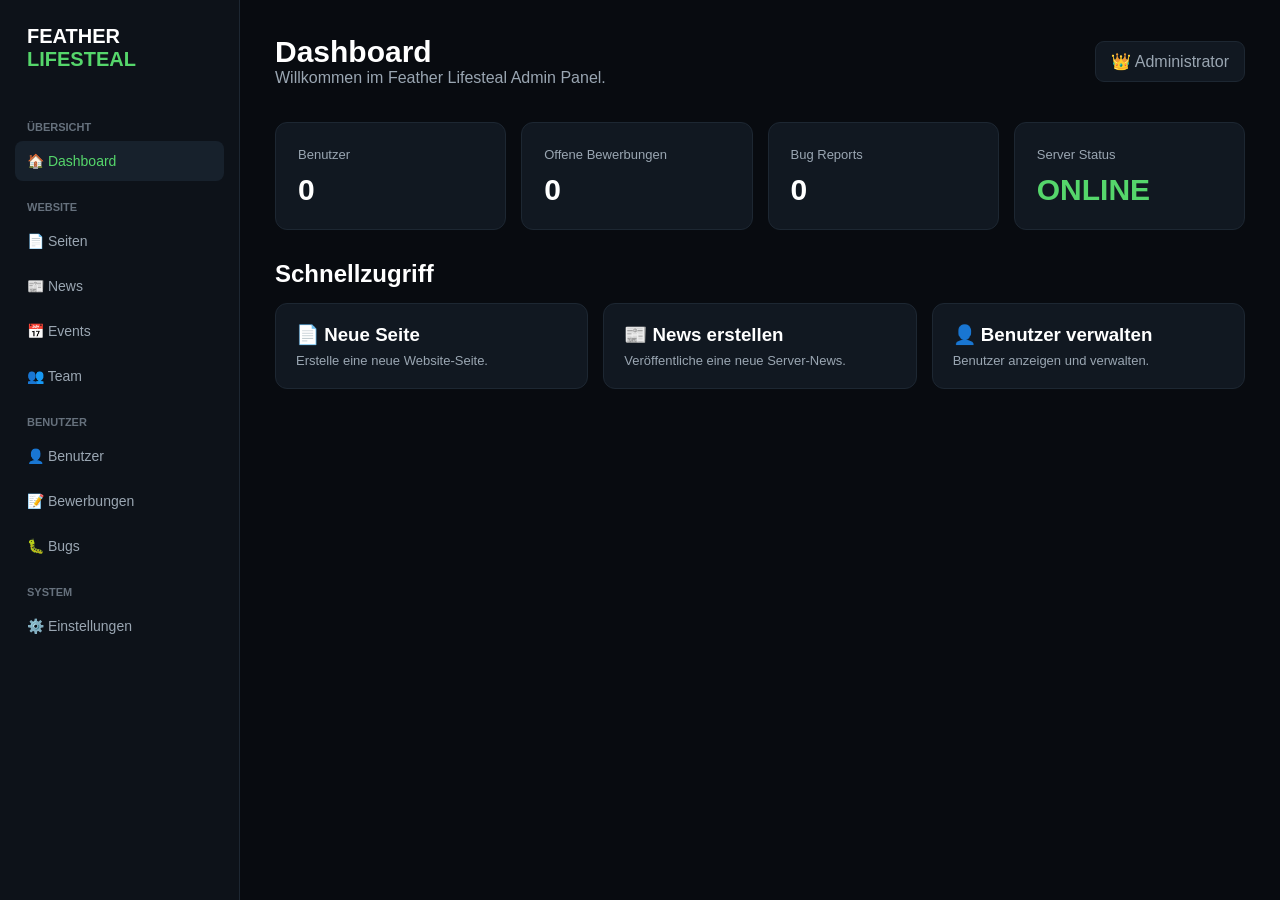
==== admin/index.html @ fdd9a8f7 "Create index.html" ====
<!DOCTYPE html>
<html lang="de">
<head>
    <meta charset="UTF-8">
    <meta name="viewport" content="width=device-width, initial-scale=1.0">

    <title>Feather Lifesteal - Admin Panel</title>

    <style>
        * {
            box-sizing: border-box;
            margin: 0;
            padding: 0;
        }

        body {
            font-family: Arial, Helvetica, sans-serif;
            background: #080b10;
            color: white;
            min-height: 100vh;
        }

        .sidebar {
            position: fixed;
            left: 0;
            top: 0;
            bottom: 0;
            width: 240px;
            background: #0d1219;
            border-right: 1px solid #1d2732;
            padding: 25px 15px;
        }

        .logo {
            font-size: 20px;
            font-weight: 900;
            padding: 0 12px 30px;
        }

        .logo span {
            color: #55d66b;
        }

        .nav-title {
            color: #66717d;
            font-size: 11px;
            font-weight: bold;
            text-transform: uppercase;
            margin: 20px 12px 8px;
        }

        .nav-button {
            display: block;
            width: 100%;
            padding: 12px;
            margin-bottom: 5px;

            border: 0;
            border-radius: 8px;

            background: transparent;
            color: #9aa6b2;

            text-align: left;
            cursor: pointer;
            font-size: 14px;
        }

        .nav-button:hover,
        .nav-button.active {
            background: #17212c;
            color: #55d66b;
        }

        .main {
            margin-left: 240px;
            padding: 35px;
        }

        .topbar {
            display: flex;
            justify-content: space-between;
            align-items: center;
            margin-bottom: 35px;
        }

        .topbar h1 {
            font-size: 30px;
        }

        .admin-user {
            padding: 10px 15px;
            border: 1px solid #1d2732;
            border-radius: 9px;
            background: #111821;
            color: #9aa6b2;
        }

        .dashboard-grid {
            display: grid;
            grid-template-columns: repeat(4, 1fr);
            gap: 15px;
        }

        .card {
            background: #111821;
            border: 1px solid #1d2732;
            border-radius: 12px;
            padding: 22px;
        }

        .card-title {
            color: #9aa6b2;
            font-size: 13px;
        }

        .card-value {
            display: block;
            margin-top: 10px;
            font-size: 30px;
            font-weight: 900;
        }

        .green {
            color: #55d66b;
        }

        .section {
            margin-top: 30px;
        }

        .section h2 {
            margin-bottom: 15px;
        }

        .quick-actions {
            display: grid;
            grid-template-columns: repeat(3, 1fr);
            gap: 15px;
        }

        .action {
            padding: 20px;
            background: #111821;
            border: 1px solid #1d2732;
            border-radius: 12px;
            cursor: pointer;
        }

        .action:hover {
            background: #17212c;
        }

        .action h3 {
            margin-bottom: 7px;
        }

        .action p {
            color: #9aa6b2;
            font-size: 13px;
        }

        @media (max-width: 900px) {
            .sidebar {
                width: 190px;
            }

            .main {
                margin-left: 190px;
            }

            .dashboard-grid {
                grid-template-columns: repeat(2, 1fr);
            }

            .quick-actions {
                grid-template-columns: 1fr;
            }
        }

        @media (max-width: 600px) {
            .sidebar {
                position: static;
                width: 100%;
            }

            .main {
                margin-left: 0;
                padding: 20px;
            }

            .dashboard-grid {
                grid-template-columns: 1fr;
            }

            .topbar {
                align-items: flex-start;
                flex-direction: column;
                gap: 15px;
            }
        }
    </style>
</head>

<body>

    <aside class="sidebar">

        <div class="logo">
            FEATHER <span>LIFESTEAL</span>
        </div>

        <div class="nav-title">Übersicht</div>

        <button class="nav-button active">
            🏠 Dashboard
        </button>

        <div class="nav-title">Website</div>

        <button class="nav-button">
            📄 Seiten
        </button>

        <button class="nav-button">
            📰 News
        </button>

        <button class="nav-button">
            📅 Events
        </button>

        <button class="nav-button">
            👥 Team
        </button>

        <div class="nav-title">Benutzer</div>

        <button class="nav-button">
            👤 Benutzer
        </button>

        <button class="nav-button">
            📝 Bewerbungen
        </button>

        <button class="nav-button">
            🐛 Bugs
        </button>

        <div class="nav-title">System</div>

        <button class="nav-button">
            ⚙️ Einstellungen
        </button>

    </aside>


    <main class="main">

        <div class="topbar">

            <div>
                <h1>Dashboard</h1>
                <p style="color:#9aa6b2;">
                    Willkommen im Feather Lifesteal Admin Panel.
                </p>
            </div>

            <div class="admin-user">
                👑 Administrator
            </div>

        </div>


        <div class="dashboard-grid">

            <div class="card">
                <span class="card-title">Benutzer</span>
                <span class="card-value">0</span>
            </div>

            <div class="card">
                <span class="card-title">Offene Bewerbungen</span>
                <span class="card-value">0</span>
            </div>

            <div class="card">
                <span class="card-title">Bug Reports</span>
                <span class="card-value">0</span>
            </div>

            <div class="card">
                <span class="card-title">Server Status</span>
                <span class="card-value green">ONLINE</span>
            </div>

        </div>


        <div class="section">

            <h2>Schnellzugriff</h2>

            <div class="quick-actions">

                <div class="action">
                    <h3>📄 Neue Seite</h3>
                    <p>
                        Erstelle eine neue Website-Seite.
                    </p>
                </div>

                <div class="action">
                    <h3>📰 News erstellen</h3>
                    <p>
                        Veröffentliche eine neue Server-News.
                    </p>
                </div>

                <div class="action">
                    <h3>👤 Benutzer verwalten</h3>
                    <p>
                        Benutzer anzeigen und verwalten.
                    </p>
                </div>

            </div>

        </div>

    </main>

</body>
</html>
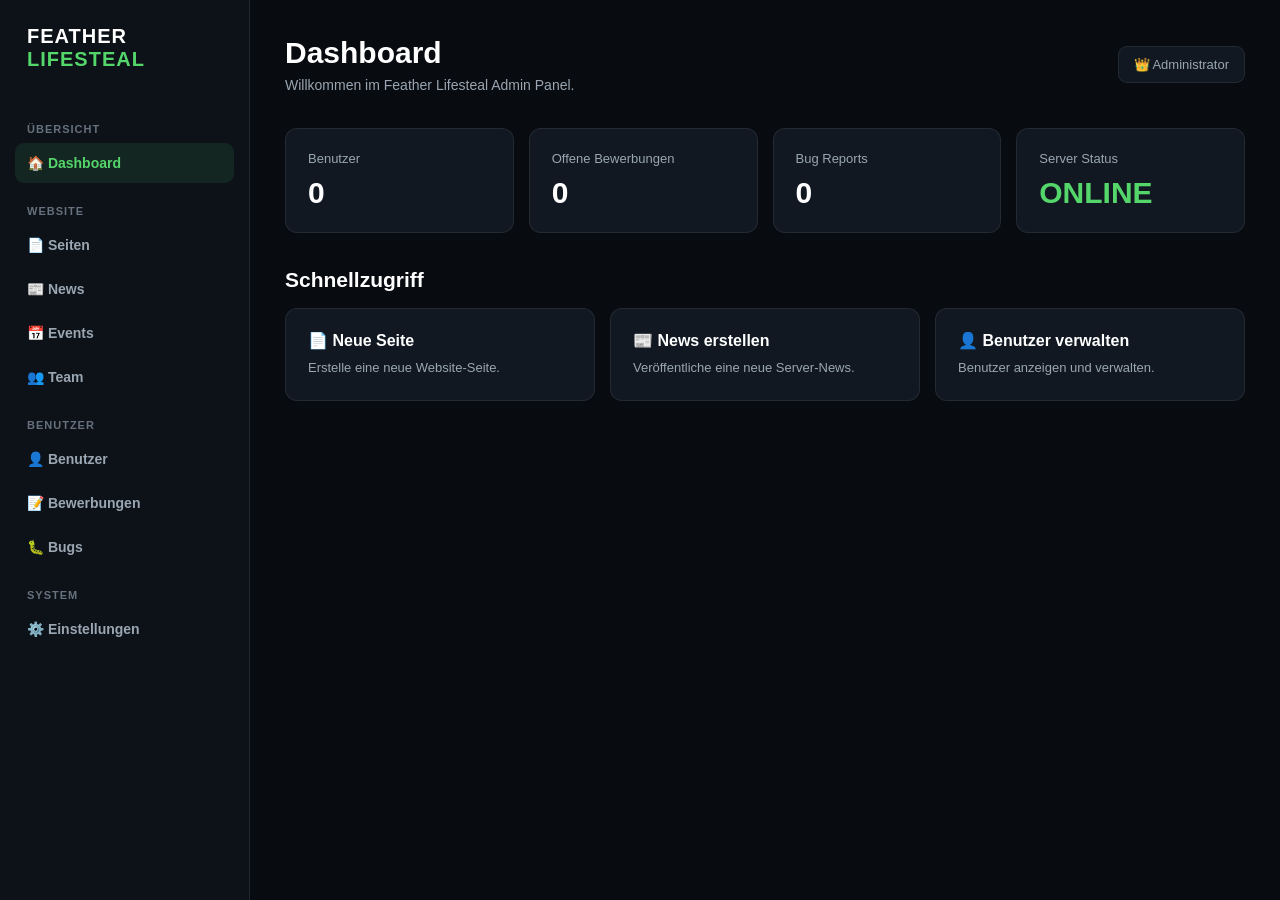
==== commit 9792f9ff: "Update index.html" ====
--- a/admin/index.html
+++ b/admin/index.html
@@ -1,208 +1,20 @@
 <!DOCTYPE html>
 <html lang="de">
+
 <head>
     <meta charset="UTF-8">
     <meta name="viewport" content="width=device-width, initial-scale=1.0">
 
     <title>Feather Lifesteal - Admin Panel</title>
 
-    <style>
-        * {
-            box-sizing: border-box;
-            margin: 0;
-            padding: 0;
-        }
-
-        body {
-            font-family: Arial, Helvetica, sans-serif;
-            background: #080b10;
-            color: white;
-            min-height: 100vh;
-        }
-
-        .sidebar {
-            position: fixed;
-            left: 0;
-            top: 0;
-            bottom: 0;
-            width: 240px;
-            background: #0d1219;
-            border-right: 1px solid #1d2732;
-            padding: 25px 15px;
-        }
-
-        .logo {
-            font-size: 20px;
-            font-weight: 900;
-            padding: 0 12px 30px;
-        }
-
-        .logo span {
-            color: #55d66b;
-        }
-
-        .nav-title {
-            color: #66717d;
-            font-size: 11px;
-            font-weight: bold;
-            text-transform: uppercase;
-            margin: 20px 12px 8px;
-        }
-
-        .nav-button {
-            display: block;
-            width: 100%;
-            padding: 12px;
-            margin-bottom: 5px;
-
-            border: 0;
-            border-radius: 8px;
-
-            background: transparent;
-            color: #9aa6b2;
-
-            text-align: left;
-            cursor: pointer;
-            font-size: 14px;
-        }
-
-        .nav-button:hover,
-        .nav-button.active {
-            background: #17212c;
-            color: #55d66b;
-        }
-
-        .main {
-            margin-left: 240px;
-            padding: 35px;
-        }
-
-        .topbar {
-            display: flex;
-            justify-content: space-between;
-            align-items: center;
-            margin-bottom: 35px;
-        }
-
-        .topbar h1 {
-            font-size: 30px;
-        }
-
-        .admin-user {
-            padding: 10px 15px;
-            border: 1px solid #1d2732;
-            border-radius: 9px;
-            background: #111821;
-            color: #9aa6b2;
-        }
-
-        .dashboard-grid {
-            display: grid;
-            grid-template-columns: repeat(4, 1fr);
-            gap: 15px;
-        }
-
-        .card {
-            background: #111821;
-            border: 1px solid #1d2732;
-            border-radius: 12px;
-            padding: 22px;
-        }
-
-        .card-title {
-            color: #9aa6b2;
-            font-size: 13px;
-        }
-
-        .card-value {
-            display: block;
-            margin-top: 10px;
-            font-size: 30px;
-            font-weight: 900;
-        }
-
-        .green {
-            color: #55d66b;
-        }
-
-        .section {
-            margin-top: 30px;
-        }
-
-        .section h2 {
-            margin-bottom: 15px;
-        }
-
-        .quick-actions {
-            display: grid;
-            grid-template-columns: repeat(3, 1fr);
-            gap: 15px;
-        }
-
-        .action {
-            padding: 20px;
-            background: #111821;
-            border: 1px solid #1d2732;
-            border-radius: 12px;
-            cursor: pointer;
-        }
-
-        .action:hover {
-            background: #17212c;
-        }
-
-        .action h3 {
-            margin-bottom: 7px;
-        }
-
-        .action p {
-            color: #9aa6b2;
-            font-size: 13px;
-        }
-
-        @media (max-width: 900px) {
-            .sidebar {
-                width: 190px;
-            }
-
-            .main {
-                margin-left: 190px;
-            }
-
-            .dashboard-grid {
-                grid-template-columns: repeat(2, 1fr);
-            }
-
-            .quick-actions {
-                grid-template-columns: 1fr;
-            }
-        }
-
-        @media (max-width: 600px) {
-            .sidebar {
-                position: static;
-                width: 100%;
-            }
-
-            .main {
-                margin-left: 0;
-                padding: 20px;
-            }
-
-            .dashboard-grid {
-                grid-template-columns: 1fr;
-            }
-
-            .topbar {
-                align-items: flex-start;
-                flex-direction: column;
-                gap: 15px;
-            }
-        }
-    </style>
+    <link rel="stylesheet" href="style.css">
 </head>
 
 <body>
+
+    <!-- ================================
+         SIDEBAR
+         ================================ -->
 
     <aside class="sidebar">
 
@@ -216,6 +28,7 @@
             🏠 Dashboard
         </button>
 
+
         <div class="nav-title">Website</div>
 
         <button class="nav-button">
@@ -234,6 +47,7 @@
             👥 Team
         </button>
 
+
         <div class="nav-title">Benutzer</div>
 
         <button class="nav-button">
@@ -248,6 +62,7 @@
             🐛 Bugs
         </button>
 
+
         <div class="nav-title">System</div>
 
         <button class="nav-button">
@@ -256,6 +71,10 @@
 
     </aside>
 
+
+    <!-- ================================
+         MAIN
+         ================================ -->
 
     <main class="main">
 
@@ -263,7 +82,8 @@
 
             <div>
                 <h1>Dashboard</h1>
-                <p style="color:#9aa6b2;">
+
+                <p>
                     Willkommen im Feather Lifesteal Admin Panel.
                 </p>
             </div>
@@ -275,63 +95,123 @@
         </div>
 
 
+        <!-- ================================
+             STATISTICS
+             ================================ -->
+
         <div class="dashboard-grid">
 
             <div class="card">
-                <span class="card-title">Benutzer</span>
-                <span class="card-value">0</span>
-            </div>
-
-            <div class="card">
-                <span class="card-title">Offene Bewerbungen</span>
-                <span class="card-value">0</span>
-            </div>
-
-            <div class="card">
-                <span class="card-title">Bug Reports</span>
-                <span class="card-value">0</span>
-            </div>
-
-            <div class="card">
-                <span class="card-title">Server Status</span>
-                <span class="card-value green">ONLINE</span>
+
+                <span class="card-title">
+                    Benutzer
+                </span>
+
+                <span class="card-value">
+                    0
+                </span>
+
+            </div>
+
+
+            <div class="card">
+
+                <span class="card-title">
+                    Offene Bewerbungen
+                </span>
+
+                <span class="card-value">
+                    0
+                </span>
+
+            </div>
+
+
+            <div class="card">
+
+                <span class="card-title">
+                    Bug Reports
+                </span>
+
+                <span class="card-value">
+                    0
+                </span>
+
+            </div>
+
+
+            <div class="card">
+
+                <span class="card-title">
+                    Server Status
+                </span>
+
+                <span class="card-value green">
+                    ONLINE
+                </span>
+
             </div>
 
         </div>
 
 
-        <div class="section">
-
-            <h2>Schnellzugriff</h2>
+        <!-- ================================
+             QUICK ACTIONS
+             ================================ -->
+
+        <section class="section">
+
+            <h2>
+                Schnellzugriff
+            </h2>
+
 
             <div class="quick-actions">
 
                 <div class="action">
-                    <h3>📄 Neue Seite</h3>
+
+                    <h3>
+                        📄 Neue Seite
+                    </h3>
+
                     <p>
                         Erstelle eine neue Website-Seite.
                     </p>
+
                 </div>
 
+
                 <div class="action">
-                    <h3>📰 News erstellen</h3>
+
+                    <h3>
+                        📰 News erstellen
+                    </h3>
+
                     <p>
                         Veröffentliche eine neue Server-News.
                     </p>
+
                 </div>
 
+
                 <div class="action">
-                    <h3>👤 Benutzer verwalten</h3>
+
+                    <h3>
+                        👤 Benutzer verwalten
+                    </h3>
+
                     <p>
                         Benutzer anzeigen und verwalten.
                     </p>
+
                 </div>
 
             </div>
 
-        </div>
+        </section>
 
     </main>
 
 </body>
+
 </html>
--- a/admin/style.css
+++ b/admin/style.css
@@ -0,0 +1,337 @@
+/* ========================================
+   FEATHER LIFESTEAL - ADMIN PANEL
+   ======================================== */
+
+:root {
+    --background: #080b10;
+    --sidebar: #0d1219;
+    --card: #111821;
+    --card-hover: #17212c;
+
+    --text: #ffffff;
+    --muted: #9aa6b2;
+
+    --primary: #55d66b;
+    --primary-hover: #69e77b;
+
+    --border: rgba(255, 255, 255, 0.08);
+
+    --sidebar-width: 250px;
+}
+
+/* ========================================
+   RESET
+   ======================================== */
+
+* {
+    margin: 0;
+    padding: 0;
+    box-sizing: border-box;
+}
+
+body {
+    font-family: Arial, Helvetica, sans-serif;
+    background: var(--background);
+    color: var(--text);
+    min-height: 100vh;
+}
+
+button {
+    font-family: inherit;
+}
+
+/* ========================================
+   SIDEBAR
+   ======================================== */
+
+.sidebar {
+    position: fixed;
+    left: 0;
+    top: 0;
+    bottom: 0;
+
+    width: var(--sidebar-width);
+
+    padding: 25px 15px;
+
+    background: var(--sidebar);
+    border-right: 1px solid var(--border);
+
+    overflow-y: auto;
+}
+
+.logo {
+    padding: 0 12px 30px;
+
+    font-size: 20px;
+    font-weight: 900;
+    letter-spacing: 1px;
+}
+
+.logo span {
+    color: var(--primary);
+}
+
+/* ========================================
+   NAVIGATION
+   ======================================== */
+
+.nav-title {
+    margin: 22px 12px 8px;
+
+    color: #66717d;
+
+    font-size: 11px;
+    font-weight: 800;
+
+    text-transform: uppercase;
+    letter-spacing: 1px;
+}
+
+.nav-button {
+    display: flex;
+    align-items: center;
+    gap: 10px;
+
+    width: 100%;
+
+    padding: 12px;
+
+    margin-bottom: 4px;
+
+    border: 0;
+    border-radius: 9px;
+
+    background: transparent;
+    color: var(--muted);
+
+    text-align: left;
+    font-size: 14px;
+    font-weight: 600;
+
+    cursor: pointer;
+
+    transition: 0.2s ease;
+}
+
+.nav-button:hover {
+    background: var(--card-hover);
+    color: white;
+}
+
+.nav-button.active {
+    background: rgba(85, 214, 107, 0.1);
+    color: var(--primary);
+}
+
+/* ========================================
+   MAIN CONTENT
+   ======================================== */
+
+.main {
+    min-height: 100vh;
+
+    margin-left: var(--sidebar-width);
+
+    padding: 35px;
+}
+
+/* ========================================
+   TOPBAR
+   ======================================== */
+
+.topbar {
+    display: flex;
+    align-items: center;
+    justify-content: space-between;
+
+    gap: 20px;
+
+    margin-bottom: 35px;
+}
+
+.topbar h1 {
+    font-size: 30px;
+    line-height: 1.2;
+}
+
+.topbar p {
+    margin-top: 6px;
+    color: var(--muted);
+    font-size: 14px;
+}
+
+.admin-user {
+    display: flex;
+    align-items: center;
+    gap: 8px;
+
+    padding: 10px 15px;
+
+    background: var(--card);
+    border: 1px solid var(--border);
+
+    border-radius: 9px;
+
+    color: var(--muted);
+
+    font-size: 13px;
+}
+
+/* ========================================
+   DASHBOARD CARDS
+   ======================================== */
+
+.dashboard-grid {
+    display: grid;
+
+    grid-template-columns: repeat(4, 1fr);
+
+    gap: 15px;
+}
+
+.card {
+    padding: 22px;
+
+    background: var(--card);
+
+    border: 1px solid var(--border);
+    border-radius: 12px;
+
+    transition: 0.2s ease;
+}
+
+.card:hover {
+    background: var(--card-hover);
+    transform: translateY(-2px);
+}
+
+.card-title {
+    display: block;
+
+    color: var(--muted);
+
+    font-size: 13px;
+}
+
+.card-value {
+    display: block;
+
+    margin-top: 10px;
+
+    font-size: 30px;
+    font-weight: 900;
+}
+
+.green {
+    color: var(--primary);
+}
+
+/* ========================================
+   SECTIONS
+   ======================================== */
+
+.section {
+    margin-top: 35px;
+}
+
+.section h2 {
+    margin-bottom: 16px;
+
+    font-size: 21px;
+}
+
+/* ========================================
+   QUICK ACTIONS
+   ======================================== */
+
+.quick-actions {
+    display: grid;
+
+    grid-template-columns: repeat(3, 1fr);
+
+    gap: 15px;
+}
+
+.action {
+    padding: 22px;
+
+    background: var(--card);
+
+    border: 1px solid var(--border);
+    border-radius: 12px;
+
+    cursor: pointer;
+
+    transition: 0.2s ease;
+}
+
+.action:hover {
+    background: var(--card-hover);
+
+    transform: translateY(-3px);
+
+    border-color: rgba(85, 214, 107, 0.25);
+}
+
+.action h3 {
+    margin-bottom: 8px;
+
+    font-size: 16px;
+}
+
+.action p {
+    color: var(--muted);
+
+    font-size: 13px;
+    line-height: 1.5;
+}
+
+/* ========================================
+   MOBILE
+   ======================================== */
+
+@media (max-width: 1000px) {
+
+    :root {
+        --sidebar-width: 210px;
+    }
+
+    .dashboard-grid {
+        grid-template-columns: repeat(2, 1fr);
+    }
+
+    .quick-actions {
+        grid-template-columns: 1fr;
+    }
+}
+
+@media (max-width: 700px) {
+
+    .sidebar {
+        position: static;
+
+        width: 100%;
+
+        min-height: auto;
+
+        border-right: 0;
+        border-bottom: 1px solid var(--border);
+    }
+
+    .main {
+        margin-left: 0;
+
+        padding: 25px 18px;
+    }
+
+    .topbar {
+        align-items: flex-start;
+
+        flex-direction: column;
+    }
+
+    .dashboard-grid {
+        grid-template-columns: 1fr;
+    }
+}
